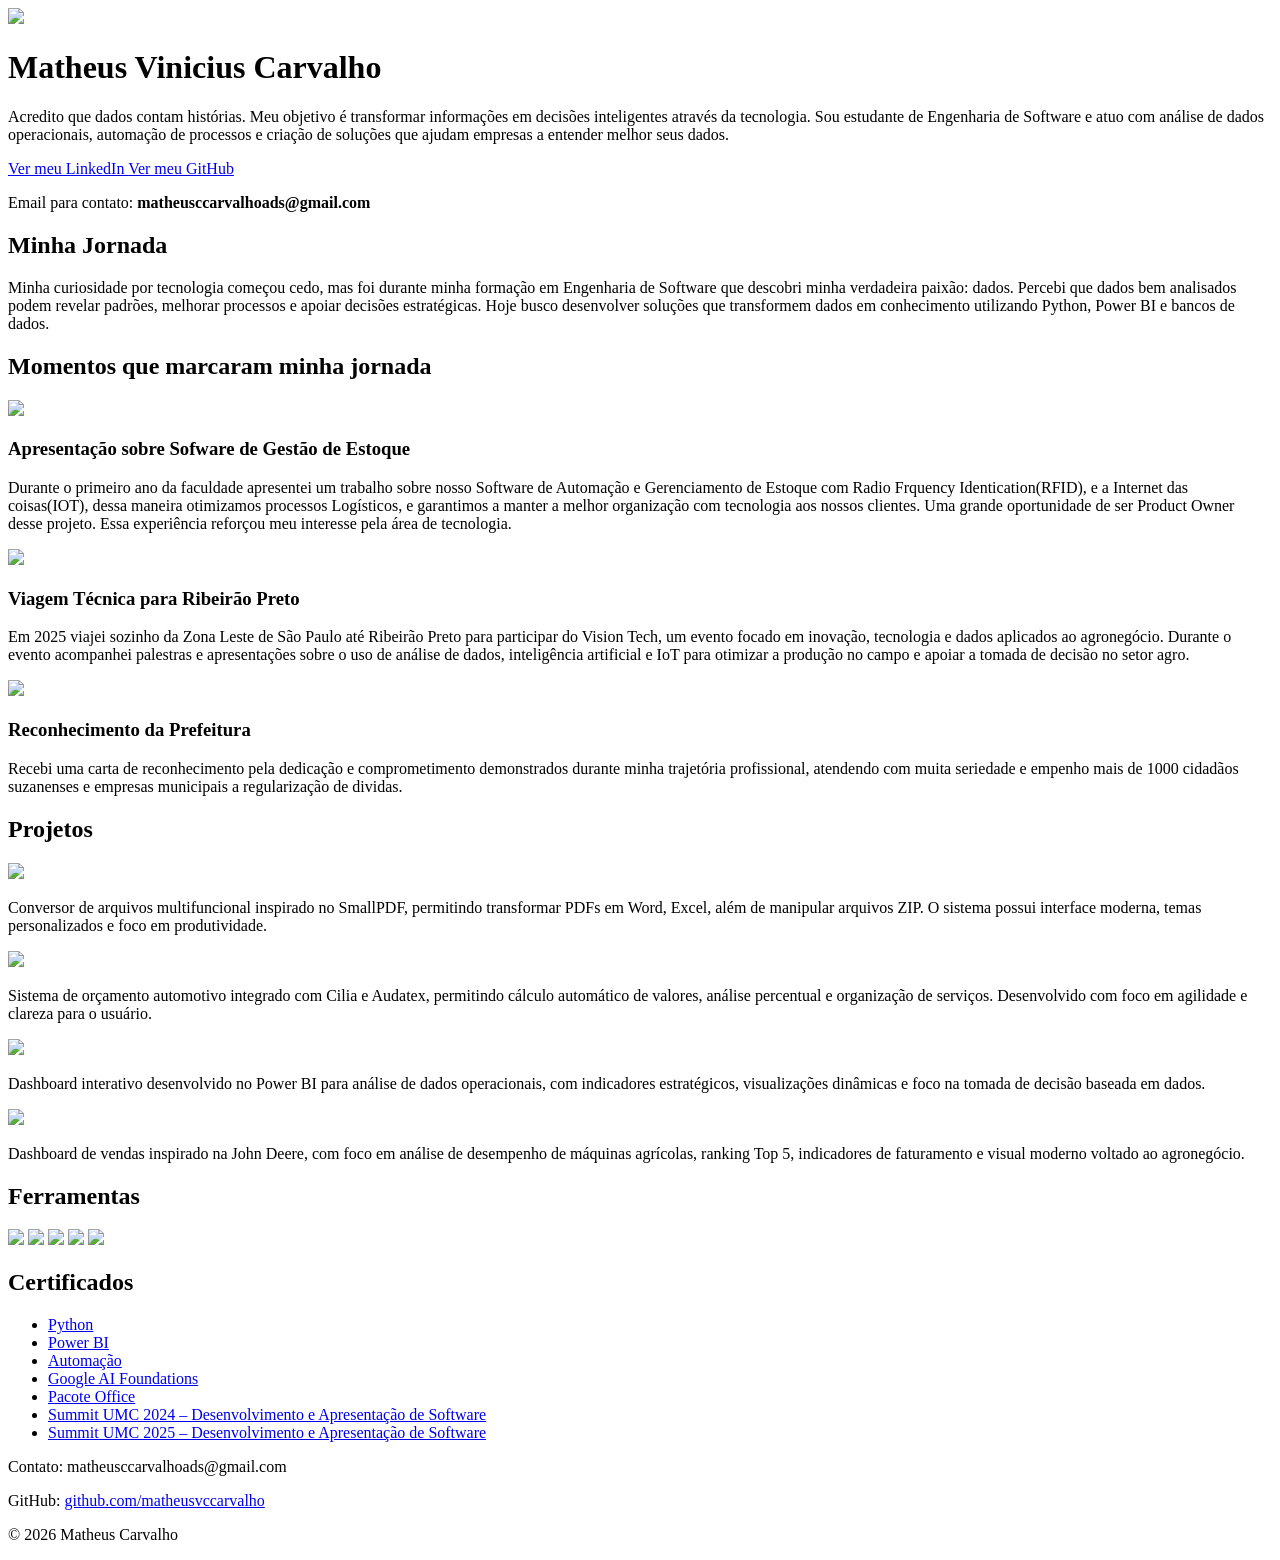
==== index.html @ 7a5243c6 "Add files via upload" ====
<!DOCTYPE html>
<html lang="pt-br">

<head>

<meta charset="UTF-8">
<meta name="viewport" content="width=device-width, initial-scale=1.0">

<title>Matheus Carvalho | Dados</title>

<link rel="stylesheet" href="style.css">

<link href="https://fonts.googleapis.com/css2?family=Poppins:wght@300;400;500;600;700&display=swap" rel="stylesheet">

<script src="https://cdn.jsdelivr.net/npm/particles.js"></script>

</head>

<body>

<div id="particles-js"></div>

<header class="hero">

<img src="assets/profile/matheus.jpg" class="foto">

<h1>Matheus Vinicius Carvalho</h1>

<p class="hero-text">

Acredito que dados contam histórias.

Meu objetivo é transformar informações em decisões
inteligentes através da tecnologia.

Sou estudante de Engenharia de Software e atuo com
análise de dados operacionais, automação de processos
e criação de soluções que ajudam empresas a entender
melhor seus dados.

</p>

<a href="https://www.linkedin.com/in/matheus-vinicius-carvalho-26485122a" target="_blank" class="botao">
Ver meu LinkedIn
</a>

<a href="https://github.com/matheusvccarvalho" target="_blank" class="botao">
Ver meu GitHub
</a>


<p>Email para contato: <strong>matheusccarvalhoads@gmail.com</strong></p>

</header>

<section>

<h2>Minha Jornada</h2>

<p class="sobre">

Minha curiosidade por tecnologia começou cedo, mas foi durante
minha formação em Engenharia de Software que descobri minha
verdadeira paixão: dados.

Percebi que dados bem analisados podem revelar padrões,
melhorar processos e apoiar decisões estratégicas.

Hoje busco desenvolver soluções que transformem dados
em conhecimento utilizando Python, Power BI e bancos
de dados.

</p>

</section>

<section>

<h2>Momentos que marcaram minha jornada</h2>

<div class="momentos">

<div class="momento">

<img src="assets/momentos/apresentacao_ia.jpg">

<h3>Apresentação sobre Sofware de Gestão de Estoque</h3>

<p>

Durante o primeiro ano da faculdade apresentei um trabalho
sobre nosso Software de Automação e Gerenciamento de Estoque com Radio Frquency Identication(RFID),
e a Internet das coisas(IOT), dessa maneira otimizamos processos Logísticos,
e garantimos a manter a melhor organização com tecnologia aos nossos clientes.
Uma grande oportunidade de ser Product Owner desse projeto.

Essa experiência reforçou meu interesse pela área de tecnologia.

</p>

</div>

<div class="momento">

<img src="assets/momentos/ribeirao.jpg">

<h3>Viagem Técnica para Ribeirão Preto</h3>

<p>

Em 2025 viajei sozinho da Zona Leste de São Paulo até Ribeirão Preto para participar do Vision Tech,
um evento focado em inovação, tecnologia e dados aplicados ao agronegócio.
Durante o evento acompanhei palestras e apresentações sobre o uso de análise de dados,
inteligência artificial e IoT para otimizar a produção no campo e apoiar a tomada de decisão no setor agro.

</p>

</div>

<div class="momento">

<img src="assets/momentos/prefeitura.jpg">

<h3>Reconhecimento da Prefeitura</h3>

<p>

Recebi uma carta de reconhecimento pela dedicação
e comprometimento demonstrados durante minha
trajetória profissional, atendendo com muita seriedade e empenho
mais de 1000 cidadãos suzanenses e empresas municipais a regularização de dividas.


</p>

</div>

</div>

</section>

<section>

<section>

<h2>Projetos</h2>

<div class="projetos">

<div class="projeto">
<img src="assets/projetos/conversor.jpg">

<p class="descricao">
Conversor de arquivos multifuncional inspirado no SmallPDF, permitindo transformar PDFs em Word, Excel, além de manipular arquivos ZIP. O sistema possui interface moderna, temas personalizados e foco em produtividade.
</p>
</div>

<div class="projeto">
<img src="assets/projetos/sistema_orcamento.jpg">

<p class="descricao">
Sistema de orçamento automotivo integrado com Cilia e Audatex, permitindo cálculo automático de valores, análise percentual e organização de serviços. Desenvolvido com foco em agilidade e clareza para o usuário.
</p>
</div>

<div class="projeto">
<img src="assets/projetos/dashboard.jpg">

<p class="descricao">
Dashboard interativo desenvolvido no Power BI para análise de dados operacionais, com indicadores estratégicos, visualizações dinâmicas e foco na tomada de decisão baseada em dados.
</p>
</div>

<div class="projeto">
<img src="assets/projetos/dashboard_johndeere.jpg">

<p class="descricao">
Dashboard de vendas inspirado na John Deere, com foco em análise de desempenho de máquinas agrícolas, ranking Top 5, indicadores de faturamento e visual moderno voltado ao agronegócio.
</p>
</div>

</div>

</section>

<h2>Ferramentas</h2>

<div class="skills">

<img src="assets/skills/python.png">

<img src="assets/skills/powerbi.png">

<img src="assets/skills/excel.png">

<img src="assets/skills/mysql.png">

<img src="assets/skills/pandas.png">

</div>

</section>

<section>

<h2>Certificados</h2>

<ul class="certificados">

<li><a href="assets/certificados/python.pdf" target="_blank">Python</a></li>

<li><a href="assets/certificados/powerbi.pdf" target="_blank">Power BI</a></li>

<li><a href="assets/certificados/automacao.pdf" target="_blank">Automação</a></li>

<li><a href="assets/certificados/googleia.pdf" target="_blank">Google AI Foundations</a></li>

<li><a href="assets/certificados/pacoteoffice.pdf" target="_blank">Pacote Office</a></li>

<li><a href="assets/certificados/summit2024.pdf" target="_blank">Summit UMC 2024 – Desenvolvimento e Apresentação de Software</a></li>

<li><a href="assets/certificados/summit2025.pdf" target="_blank">Summit UMC 2025 – Desenvolvimento e Apresentação de Software</a></li>

</ul>

</section>

<footer>

<p>Contato: matheusccarvalhoads@gmail.com</p>

<p>
GitHub: 
<a href="https://github.com/matheusvccarvalho" target="_blank">
github.com/matheusvccarvalho
</a>
</p>

<p>© 2026 Matheus Carvalho</p>

</footer>

<script src="script.js"></script>

</body>
</html>
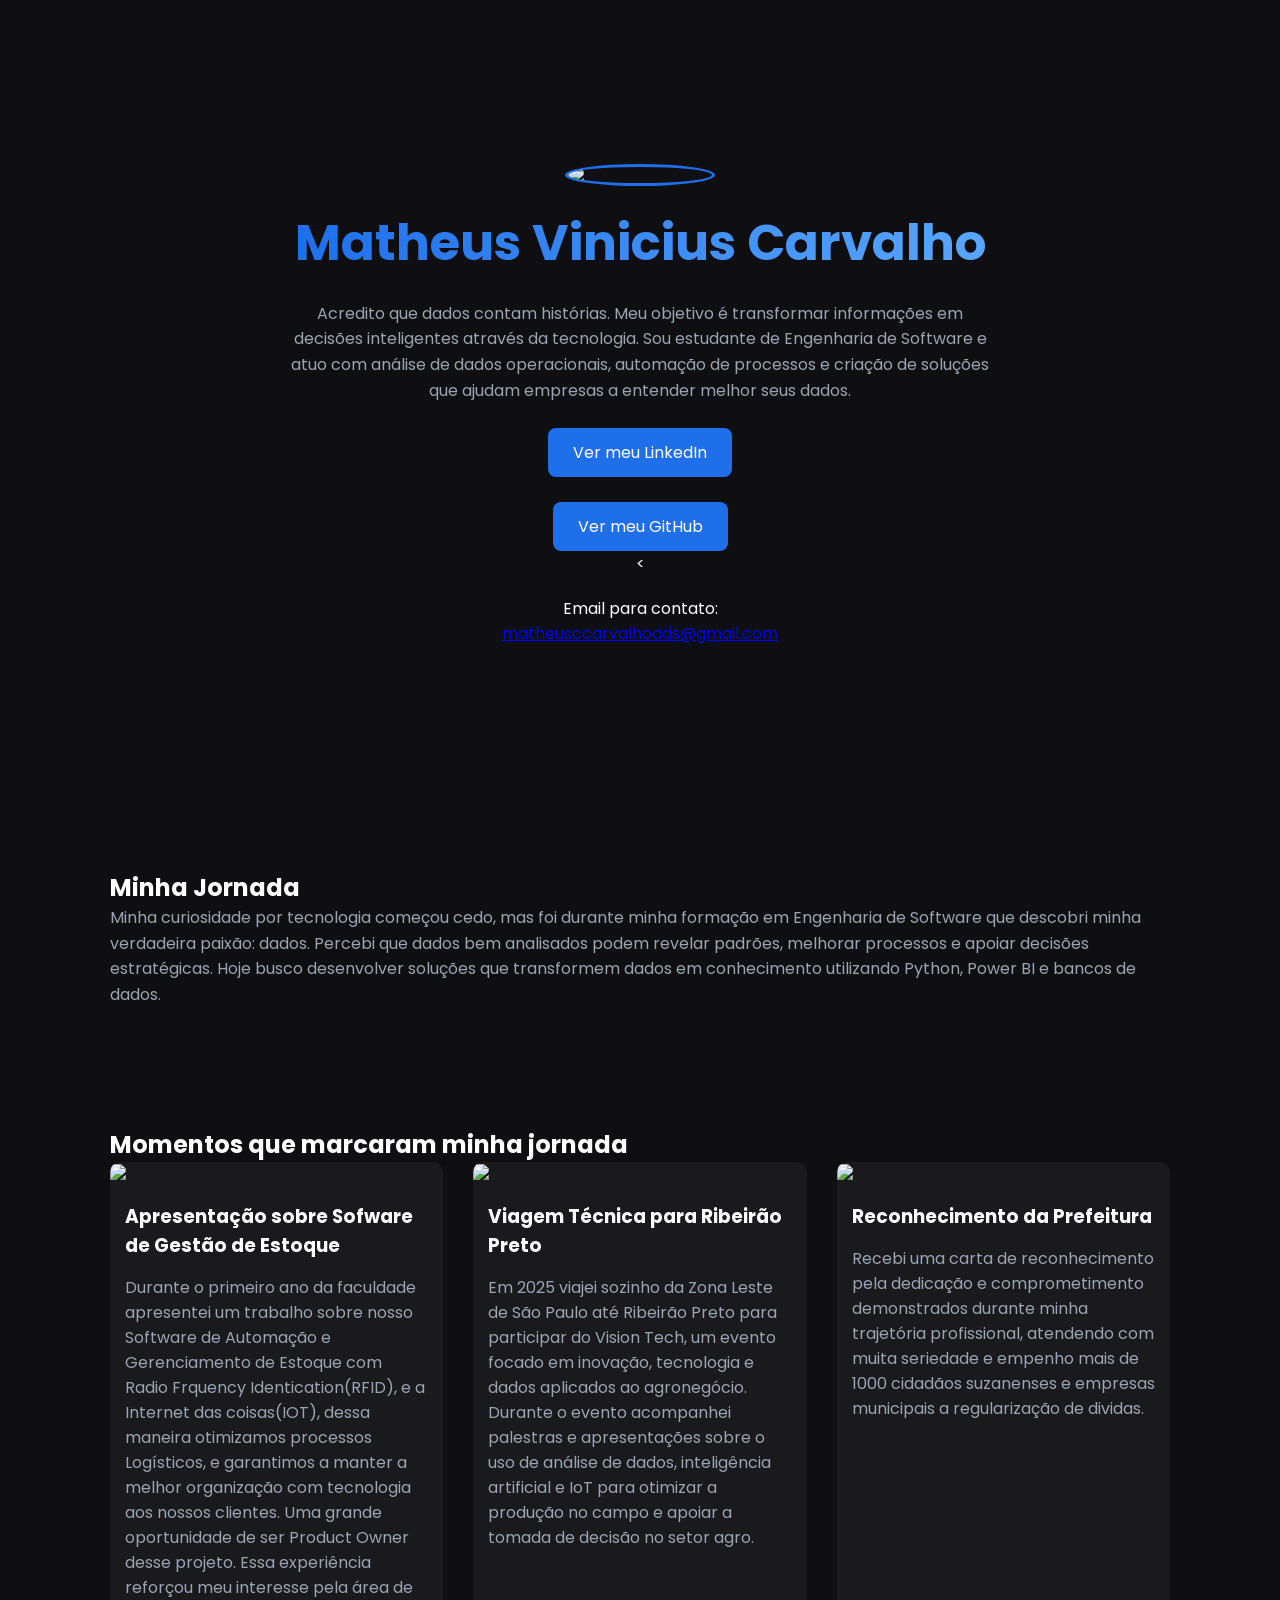
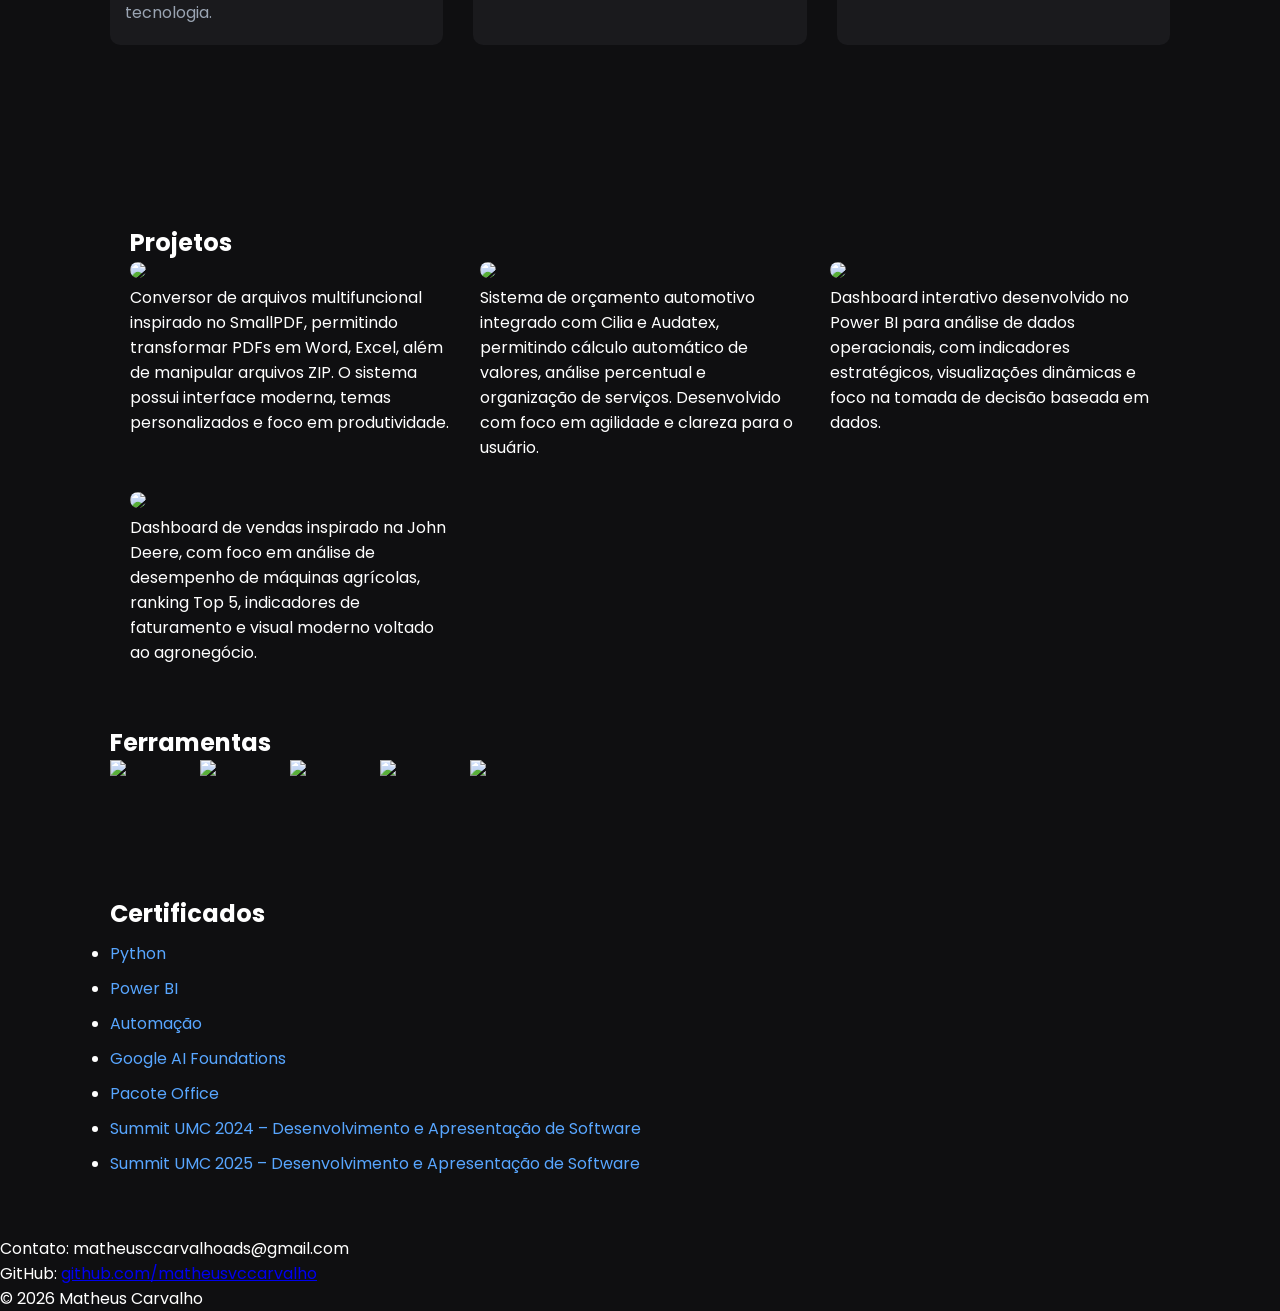
==== commit 8b12bf87: "Update index.html" ====
--- a/index.html
+++ b/index.html
@@ -49,7 +49,10 @@
 </a>
 
 
-<p>Email para contato: <strong>matheusccarvalhoads@gmail.com</strong></p>
+<<p>Email para contato:</p>
+<a href="mailto:matheusccarvalhoads@gmail.com" class="email">
+    matheusccarvalhoads@gmail.com
+</a>
 
 </header>
 
--- a/style.css
+++ b/style.css
@@ -0,0 +1,168 @@
+*{
+margin:0;
+padding:0;
+box-sizing:border-box;
+}
+
+body{
+
+font-family:'Poppins',sans-serif;
+background:#0f0f11;
+color:white;
+
+}
+
+#particles-js{
+
+position:fixed;
+width:100%;
+height:100%;
+z-index:-1;
+
+}
+
+.hero{
+
+height:90vh;
+display:flex;
+flex-direction:column;
+align-items:center;
+justify-content:center;
+text-align:center;
+padding:20px;
+
+}
+
+.foto{
+
+width:150px;
+border-radius:50%;
+border:3px solid #1f6feb;
+margin-bottom:20px;
+
+}
+
+.hero h1{
+
+font-size:50px;
+background:linear-gradient(90deg,#1f6feb,#58a6ff);
+-webkit-background-clip:text;
+color:transparent;
+
+}
+
+.hero-text{
+
+max-width:700px;
+margin-top:20px;
+color:#9aa4b2;
+line-height:1.6;
+
+}
+
+.botao{
+
+margin-top:25px;
+background:#1f6feb;
+padding:12px 25px;
+border-radius:8px;
+text-decoration:none;
+color:white;
+
+}
+
+section{
+
+max-width:1100px;
+margin:auto;
+padding:60px 20px;
+
+}
+
+.sobre{
+
+color:#9aa4b2;
+line-height:1.6;
+
+}
+
+.momentos{
+
+display:grid;
+grid-template-columns:repeat(auto-fit,minmax(300px,1fr));
+gap:30px;
+
+}
+
+.momento{
+
+background:#1a1a1d;
+border-radius:10px;
+overflow:hidden;
+
+}
+
+.momento img{
+
+width:100%;
+
+}
+
+.momento h3{
+
+padding:15px;
+
+}
+
+.momento p{
+
+padding:0 15px 20px;
+color:#9aa4b2;
+
+}
+
+.projetos{
+
+display:grid;
+grid-template-columns:repeat(auto-fit,minmax(250px,1fr));
+gap:30px;
+
+}
+
+.projetos img{
+
+width:100%;
+border-radius:10px;
+
+}
+
+.skills{
+
+display:flex;
+gap:30px;
+flex-wrap:wrap;
+
+}
+
+.skills img{
+
+width:60px;
+
+}
+
+.certificados li{
+
+margin-top:10px;
+
+}
+
+.certificados a{
+
+color:#58a6ff;
+text-decoration:none;
+
+}
+
+.hero p{
+margin-top:20px;
+}   
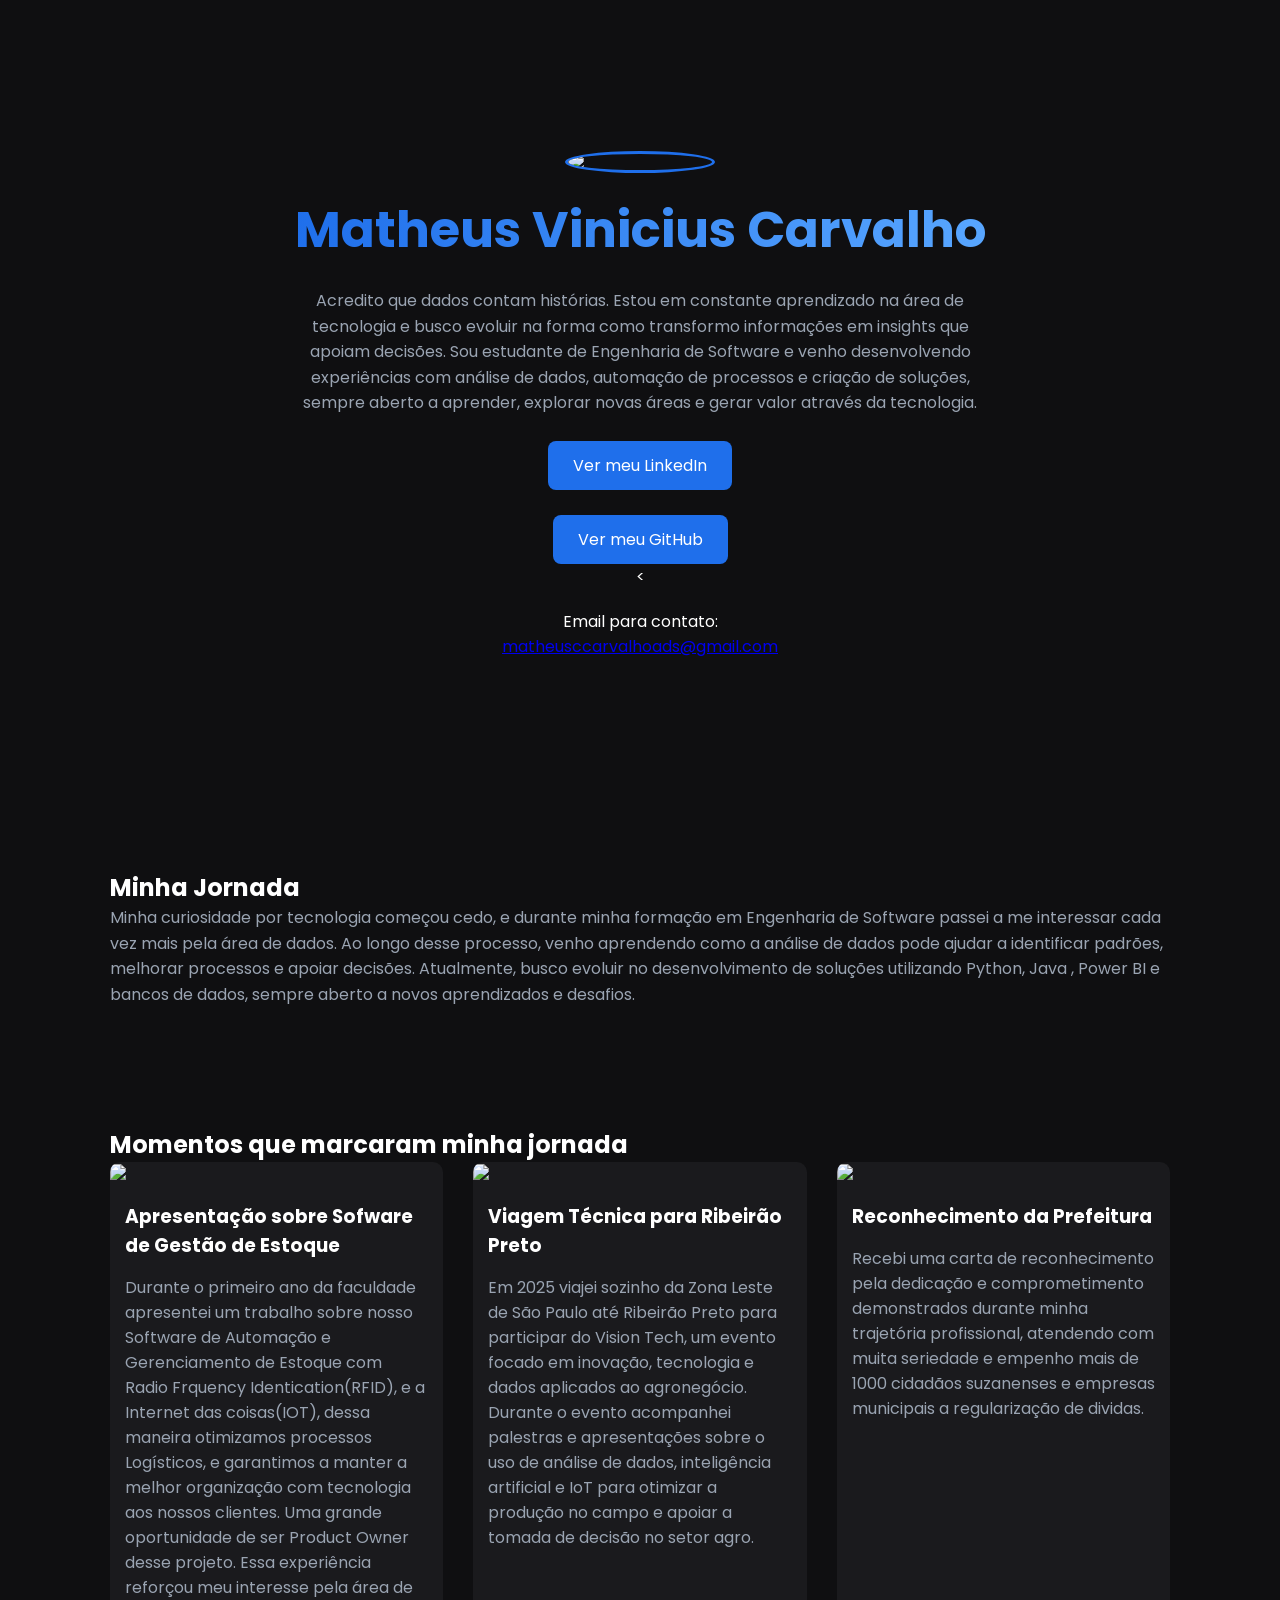
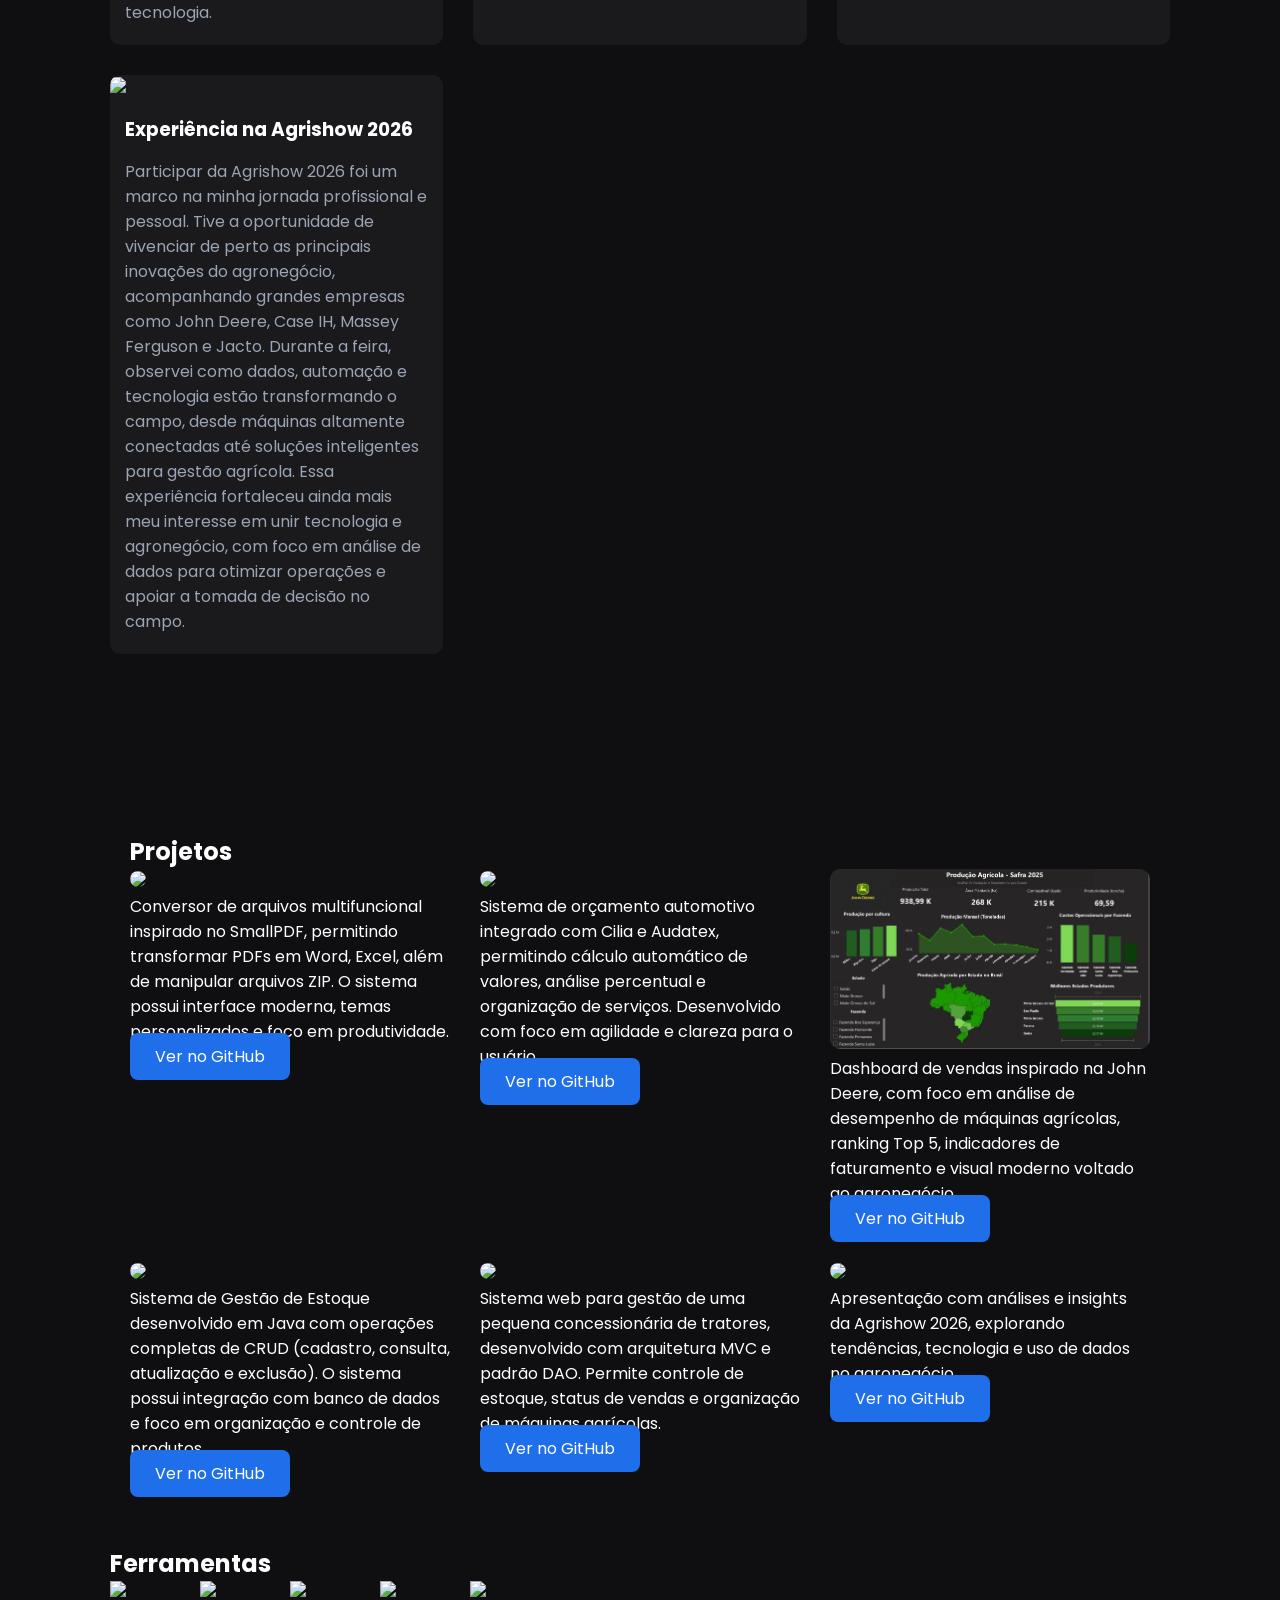
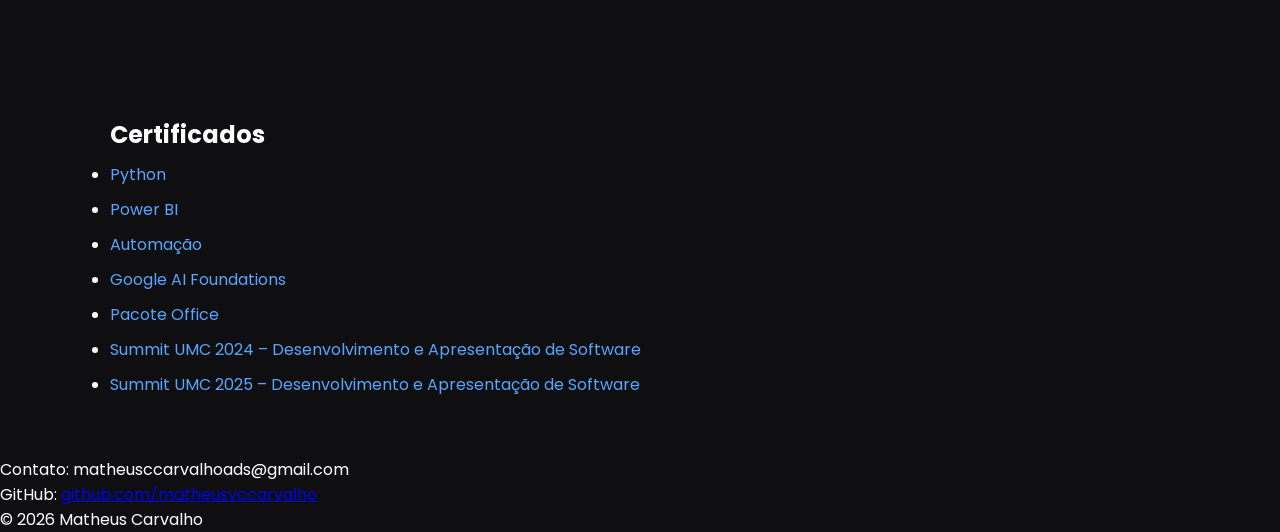
==== commit 588a429a: "Update index.html" ====
--- a/index.html
+++ b/index.html
@@ -6,7 +6,7 @@
 <meta charset="UTF-8">
 <meta name="viewport" content="width=device-width, initial-scale=1.0">
 
-<title>Matheus Carvalho | Dados</title>
+<title>Matheus Carvalho</title>
 
 <link rel="stylesheet" href="style.css">
 
@@ -30,13 +30,9 @@
 
 Acredito que dados contam histórias.
 
-Meu objetivo é transformar informações em decisões
-inteligentes através da tecnologia.
-
-Sou estudante de Engenharia de Software e atuo com
-análise de dados operacionais, automação de processos
-e criação de soluções que ajudam empresas a entender
-melhor seus dados.
+Estou em constante aprendizado na área de tecnologia e busco evoluir na forma como transformo informações em insights que apoiam decisões.
+
+Sou estudante de Engenharia de Software e venho desenvolvendo experiências com análise de dados, automação de processos e criação de soluções, sempre aberto a aprender, explorar novas áreas e gerar valor através da tecnologia.
 
 </p>
 
@@ -62,17 +58,12 @@
 
 <p class="sobre">
 
-Minha curiosidade por tecnologia começou cedo, mas foi durante
-minha formação em Engenharia de Software que descobri minha
-verdadeira paixão: dados.
-
-Percebi que dados bem analisados podem revelar padrões,
-melhorar processos e apoiar decisões estratégicas.
-
-Hoje busco desenvolver soluções que transformem dados
-em conhecimento utilizando Python, Power BI e bancos
-de dados.
-
+Minha curiosidade por tecnologia começou cedo, e durante minha
+formação em Engenharia de Software passei a me interessar cada vez mais pela área de dados.
+
+Ao longo desse processo, venho aprendendo como a análise de dados pode ajudar a identificar padrões, melhorar processos e apoiar decisões.
+
+Atualmente, busco evoluir no desenvolvimento de soluções utilizando Python, Java , Power BI e bancos de dados, sempre aberto a novos aprendizados e desafios.
 </p>
 
 </section>
@@ -138,6 +129,32 @@
 
 </div>
 
+
+<div class="momento">
+
+<img src="assets/momentos/agrishow.jpg">
+
+<h3>Experiência na Agrishow 2026</h3>
+
+<p>
+
+Participar da Agrishow 2026 foi um marco na minha jornada
+profissional e pessoal. Tive a oportunidade de vivenciar de perto
+as principais inovações do agronegócio, acompanhando grandes
+empresas como John Deere, Case IH, Massey Ferguson e Jacto.
+
+Durante a feira, observei como dados, automação e tecnologia
+estão transformando o campo, desde máquinas altamente
+conectadas até soluções inteligentes para gestão agrícola.
+
+Essa experiência fortaleceu ainda mais meu interesse em unir
+tecnologia e agronegócio, com foco em análise de dados para
+otimizar operações e apoiar a tomada de decisão no campo.
+
+</p>
+
+</div>
+
 </div>
 
 </section>
@@ -156,6 +173,10 @@
 <p class="descricao">
 Conversor de arquivos multifuncional inspirado no SmallPDF, permitindo transformar PDFs em Word, Excel, além de manipular arquivos ZIP. O sistema possui interface moderna, temas personalizados e foco em produtividade.
 </p>
+
+<a href="https://github.com/matheusvccarvalho/Conversor_Arquivos/releases/tag/1.0" target="_blank" class="botao">
+Ver no GitHub
+</a>
 </div>
 
 <div class="projeto">
@@ -164,14 +185,10 @@
 <p class="descricao">
 Sistema de orçamento automotivo integrado com Cilia e Audatex, permitindo cálculo automático de valores, análise percentual e organização de serviços. Desenvolvido com foco em agilidade e clareza para o usuário.
 </p>
-</div>
-
-<div class="projeto">
-<img src="assets/projetos/dashboard.jpg">
-
-<p class="descricao">
-Dashboard interativo desenvolvido no Power BI para análise de dados operacionais, com indicadores estratégicos, visualizações dinâmicas e foco na tomada de decisão baseada em dados.
-</p>
+
+<a href="https://github.com/matheusvccarvalho/Calculadora_Orcamentos/releases" target="_blank" class="botao">
+Ver no GitHub
+</a>
 </div>
 
 <div class="projeto">
@@ -180,6 +197,46 @@
 <p class="descricao">
 Dashboard de vendas inspirado na John Deere, com foco em análise de desempenho de máquinas agrícolas, ranking Top 5, indicadores de faturamento e visual moderno voltado ao agronegócio.
 </p>
+
+<a href="https://lnkd.in/dgAeuK5v" target="_blank" class="botao">
+Ver no GitHub
+</a>
+</div>
+
+<div class="projeto">
+<img src="assets/projetos/estoque.jpg">
+
+<p class="descricao">
+Sistema de Gestão de Estoque desenvolvido em Java com operações completas de CRUD (cadastro, consulta, atualização e exclusão). O sistema possui integração com banco de dados e foco em organização e controle de produtos.
+</p>
+
+<a href="https://github.com/matheusvccarvalho/Projeto_Shibata" target="_blank" class="botao">
+Ver no GitHub
+</a>
+</div>
+
+<div class="projeto">
+<img src="assets/projetos/agro_marketplace.jpg">
+
+<p class="descricao">
+Sistema web para gestão de uma pequena concessionária de tratores, desenvolvido com arquitetura MVC e padrão DAO. Permite controle de estoque, status de vendas e organização de máquinas agrícolas.
+</p>
+
+<a href="https://github.com/matheusvccarvalho/Projeto_Gerenciamento_Maquinas" target="_blank" class="botao">
+Ver no GitHub
+</a>
+</div>
+
+<div class="projeto">
+<img src="assets/projetos/agrishow_apresentacao.jpg">
+
+<p class="descricao">
+Apresentação com análises e insights da Agrishow 2026, explorando tendências, tecnologia e uso de dados no agronegócio.
+</p>
+
+<a href="https://github.com/matheusvccarvalho/Agrishow-/blob/main/Agrishow%202026/Projeto%20Agrishow%202026.pdf"_blank" class="botao">
+Ver no GitHub
+</a>
 </div>
 
 </div>
@@ -247,5 +304,3 @@
 
 </body>
 </html>
-
-
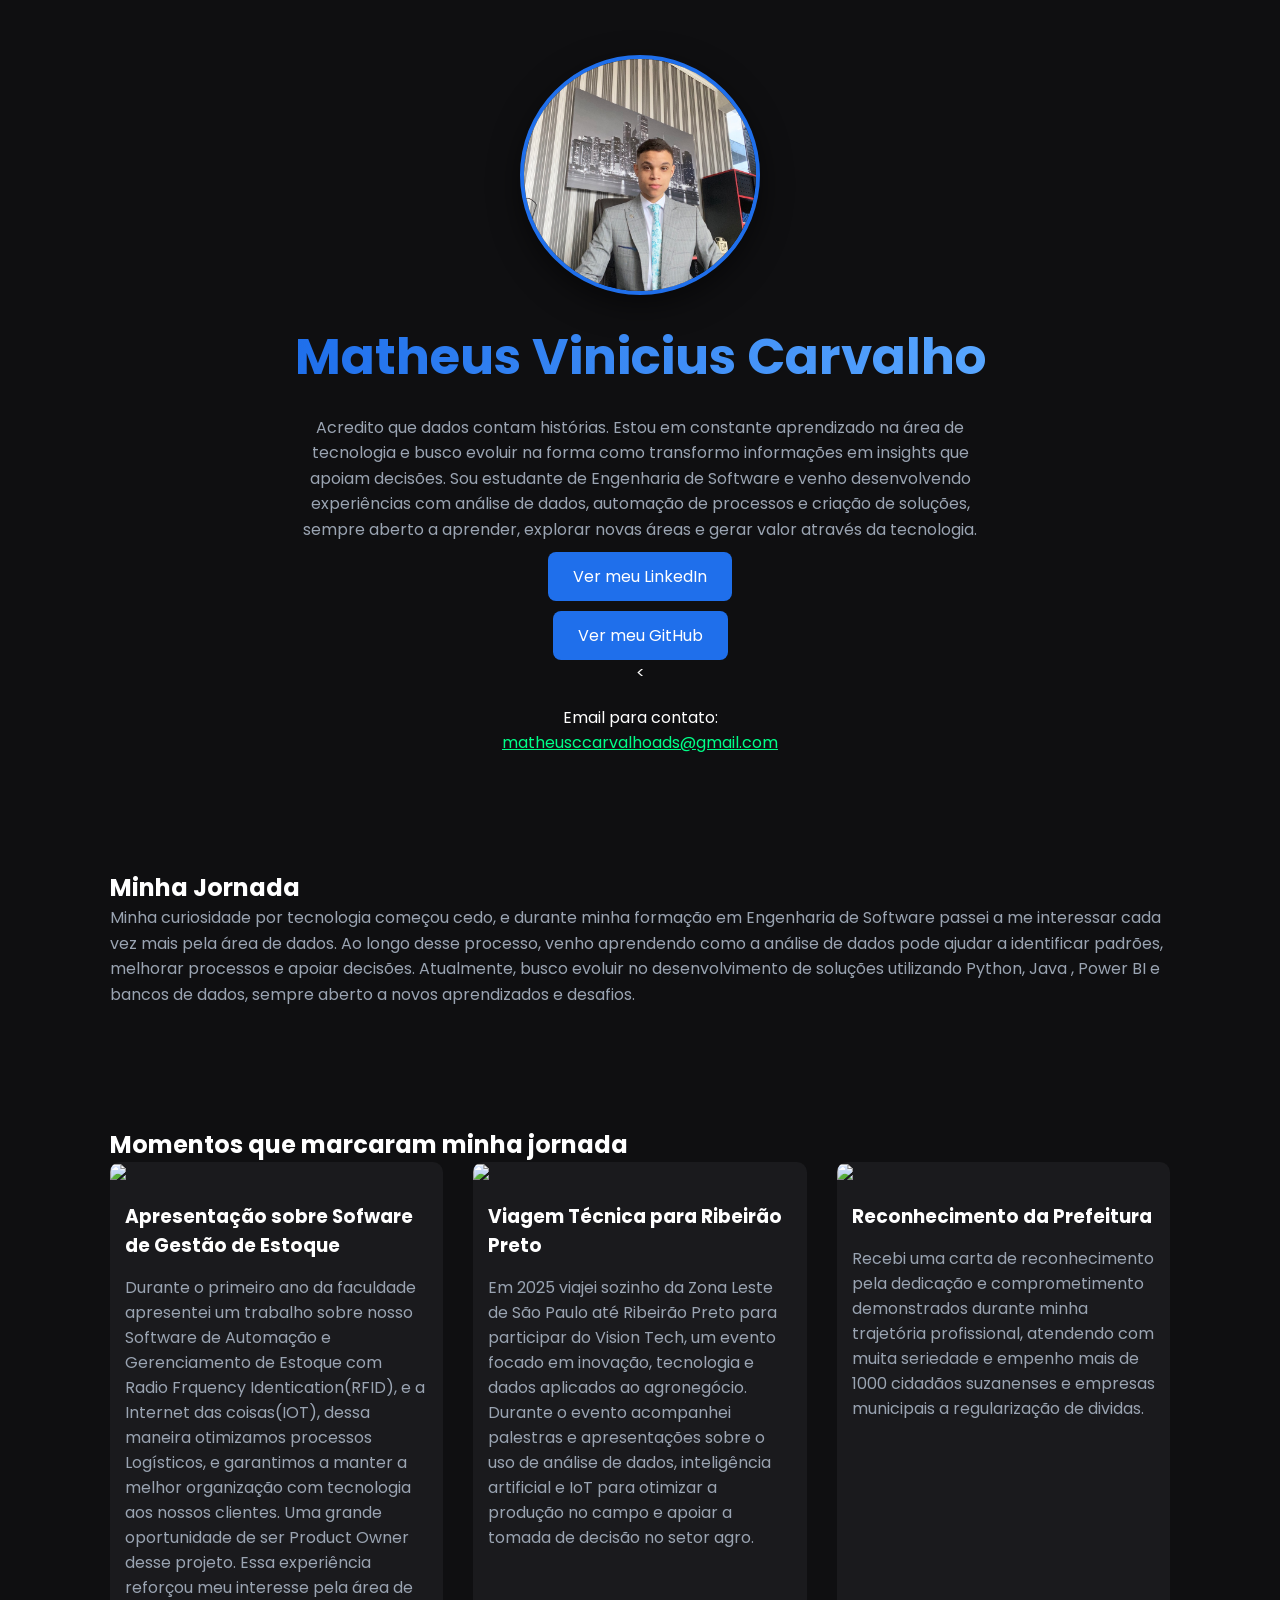
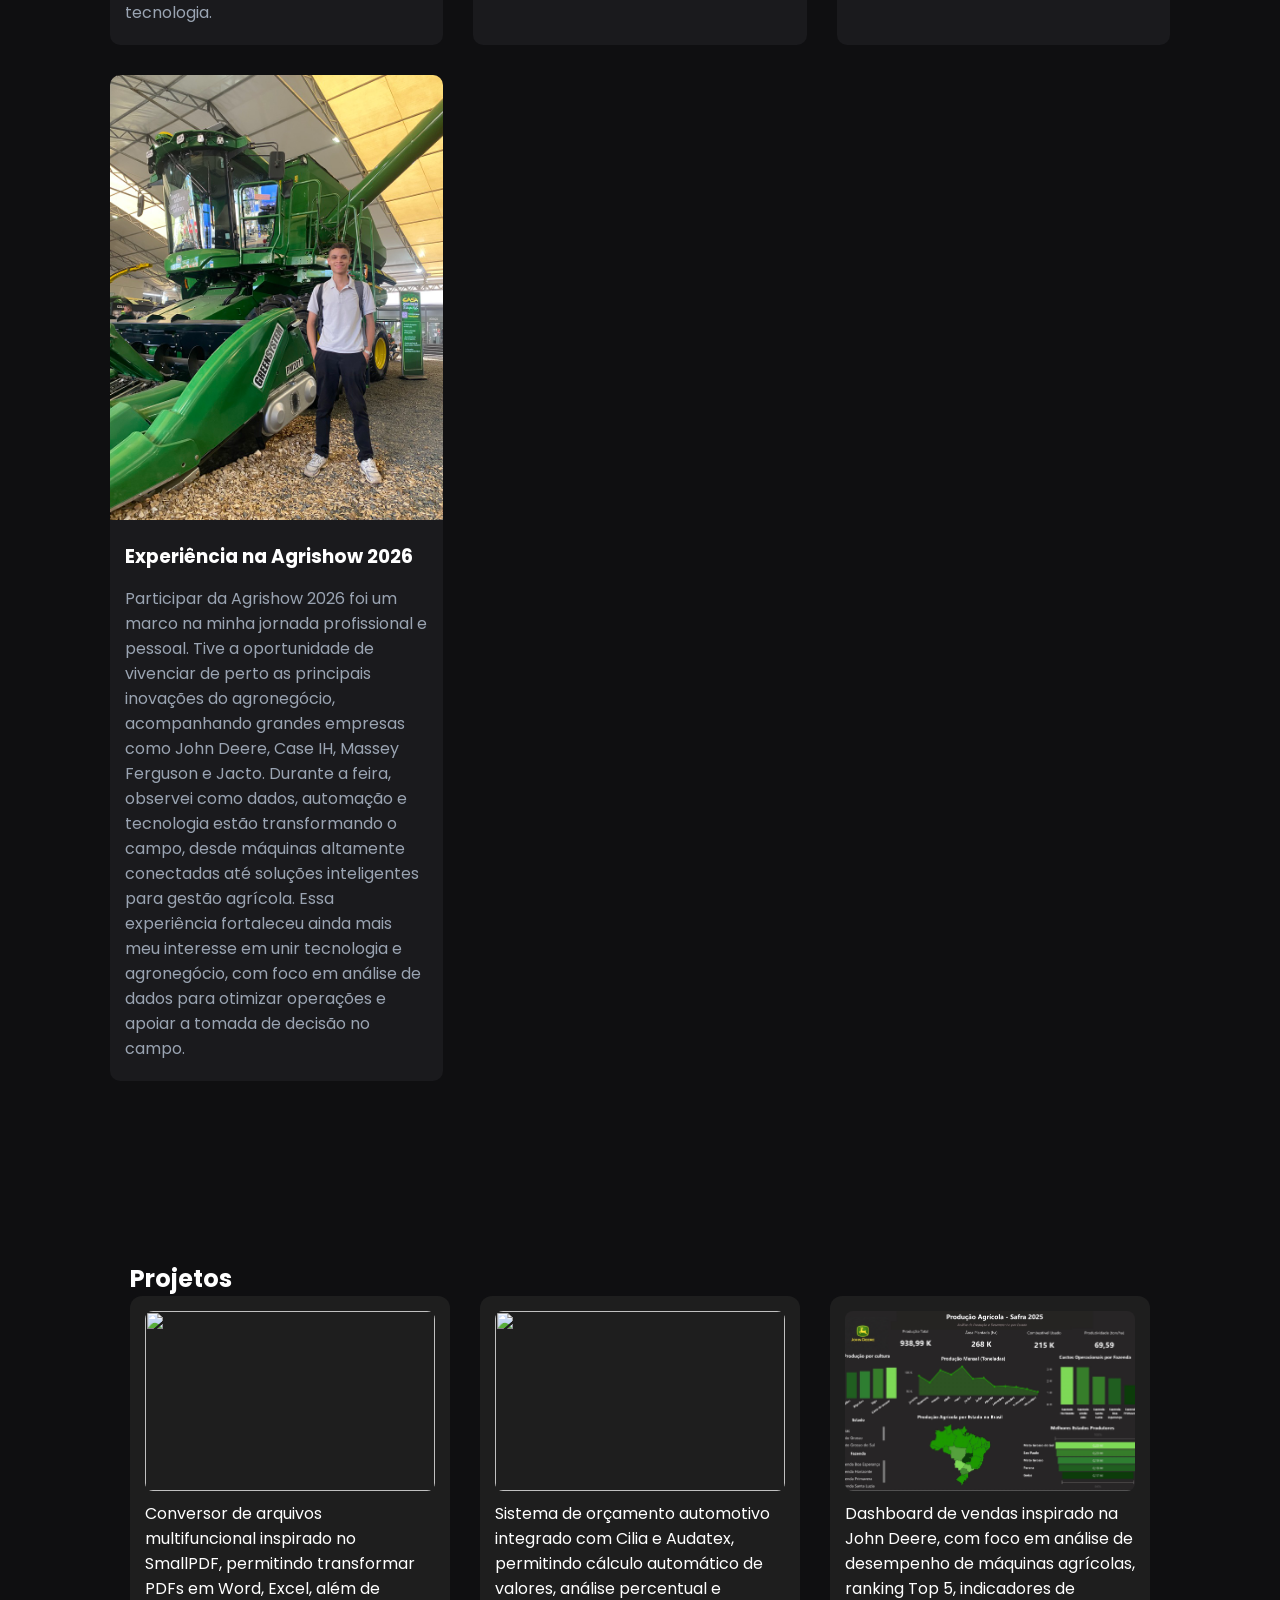
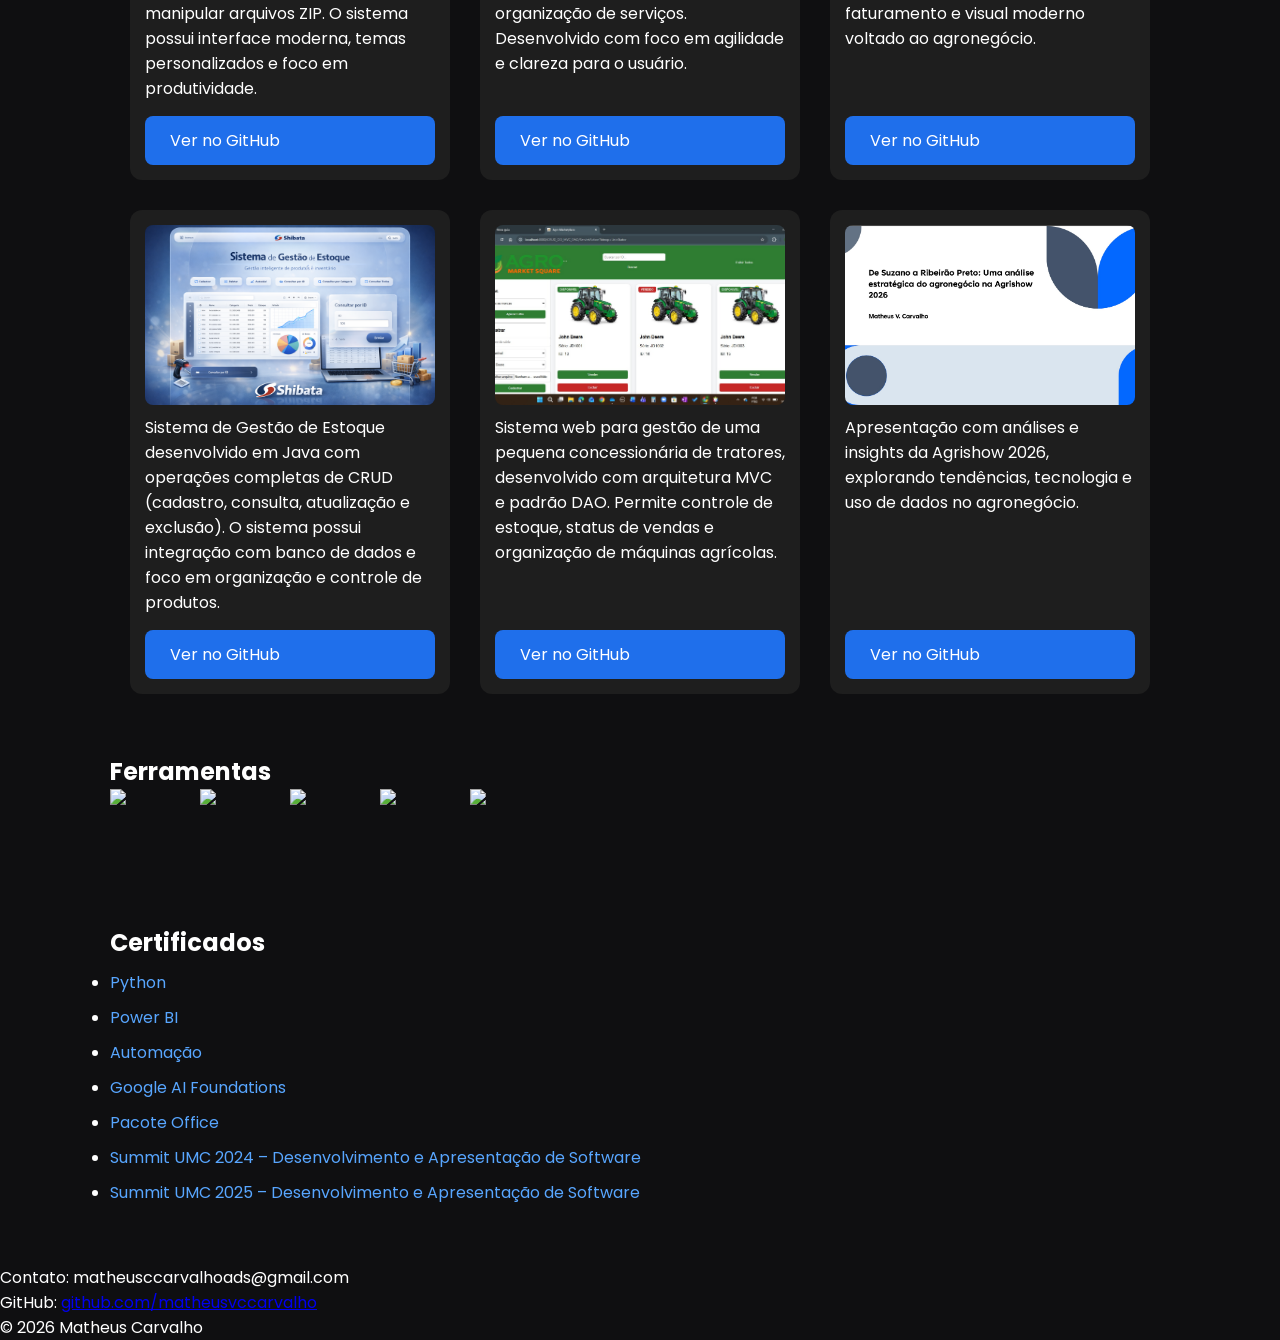
==== commit de87ce89: "Update index.html" ====
--- a/index.html
+++ b/index.html
@@ -22,7 +22,8 @@
 
 <header class="hero">
 
-<img src="assets/profile/matheus.jpg" class="foto">
+<img src="assets/matheus.jpg" class="foto">
+
 
 <h1>Matheus Vinicius Carvalho</h1>
 
--- a/style.css
+++ b/style.css
@@ -34,13 +34,18 @@
 }
 
 .foto{
-
-width:150px;
-border-radius:50%;
-border:3px solid #1f6feb;
-margin-bottom:20px;
-
-}
+    width:240px;
+    height:240px;
+    border-radius:50%;
+    border:4px solid #1f6feb;
+    margin-bottom:25px;
+
+    object-fit:cover;
+    object-position: 50% 50%; /* 🔥 AJUSTE FINAL */
+
+    box-shadow:0 10px 30px rgba(0,0,0,0.5);
+}  
+
 
 .hero h1{
 
@@ -166,3 +171,104 @@
 .hero p{
 margin-top:20px;
 }   
+
+/* RESPONSIVIDADE MOBILE */
+@media (max-width: 768px) {
+
+    .hero {
+        padding: 20px;
+        text-align: center;
+    }
+
+    .foto{
+    width:150px;
+    height:150px;
+    object-fit:cover;
+    object-position: top; /* 🔥 muda o foco da imagem */
+    border-radius:50%;
+    border:3px solid #1f6feb;
+    margin-bottom:20px;
+}
+    h1 {
+        font-size: 22px;
+    }
+
+    .hero-text {
+        font-size: 14px;
+        padding: 0 10px;
+    }
+
+    .botao {
+        display: block;
+        margin: 10px auto;
+        width: 80%;
+    }
+
+    p {
+        font-size: 14px;
+        word-break: break-word; /* 🔥 resolve email quebrando */
+    }
+
+    .momentos,
+    .projetos,
+    .skills {
+        display: flex;
+        flex-direction: column;
+        align-items: center;
+    }
+
+    .projeto img {
+        width: 90%;
+    }
+
+    .descricao {
+        width: 90%;
+    }
+}
+.email {
+    display: block;
+    word-break: break-all;
+    color: #00ff88;
+}  
+.botao {
+    display: inline-block;
+    margin-top: 10px;
+}
+.projeto {
+    display: flex;
+    flex-direction: column;
+    justify-content: space-between;
+    height: 100%;
+}
+
+.projeto .descricao {
+    flex-grow: 1;
+}
+
+.projeto .botao {
+    margin-top: 15px;
+}   
+.projeto img {
+    width: 100%;
+    height: 180px; /* altura fixa */
+    object-fit: cover; /* corta sem deformar */
+    border-radius: 8px;
+}
+.projeto {
+    display: flex;
+    flex-direction: column;
+    height: 100%;
+    padding: 15px;
+    border-radius: 12px;
+    background: #1e1e1e; /* ou seu tema */
+}
+
+.descricao {
+    margin-top: 10px;
+    flex-grow: 1;
+
+    display: -webkit-box;
+    -webkit-line-clamp: 9; /* limite de linhas */
+    -webkit-box-orient: vertical;
+    overflow: hidden;
+}
